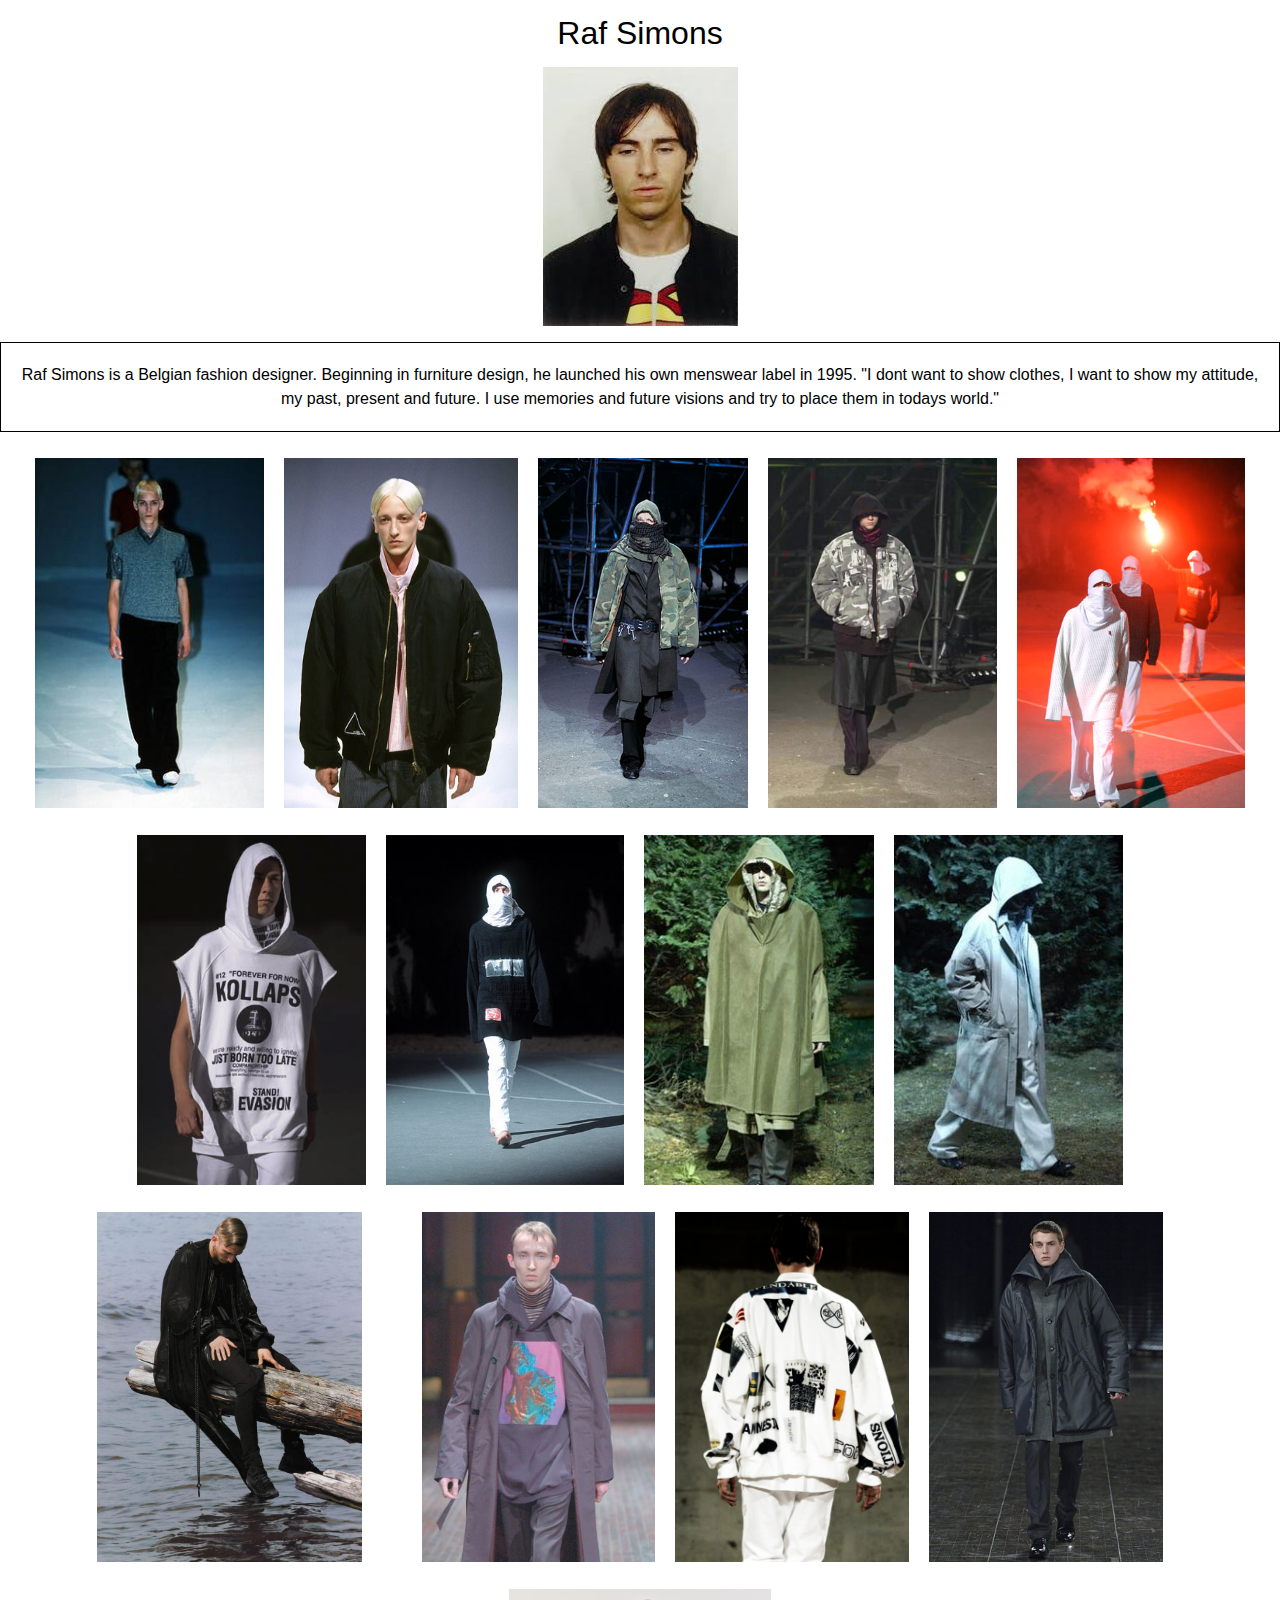
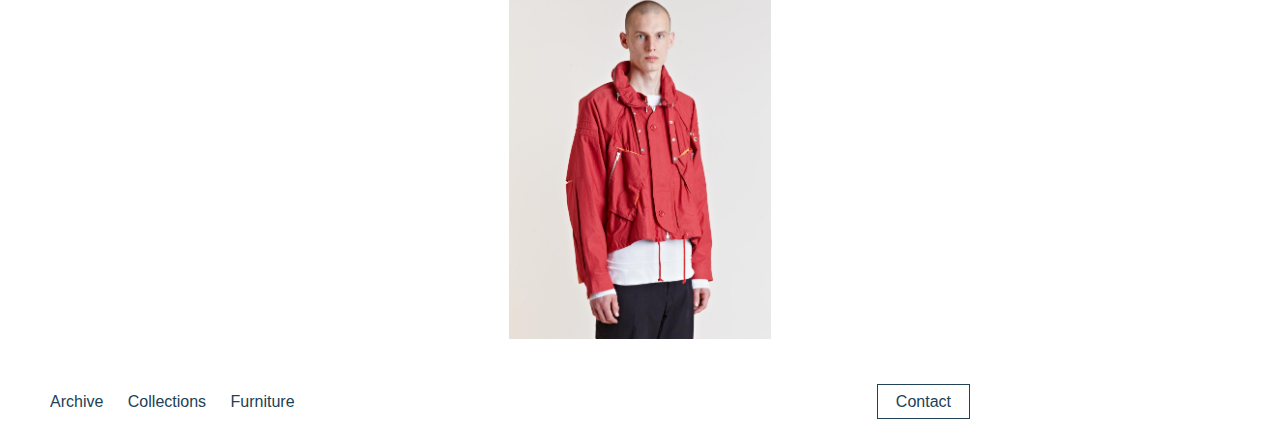
==== index.html @ b6b1e342 "organize the display of images" ====
<!DOCTYPE html>
<html>
  <head>
    <meta charset="utf-8">
    <link rel="stylesheet" href="main.css">
    <title>Raf</title>
  </head>
  <body>
    <header>
      <h1 class="page-title">Raf Simons</h1>
      <img id="profile" src="images/raf.jpg" alt="">
      <p class="page-description"> Raf Simons is a Belgian fashion designer.
        Beginning in furniture design, he launched his own menswear label in 1995.
        "I dont want to show clothes, I want to show my attitude, my past, present
        and future. I use memories and future visions and try to place them in todays world."</p>
    </header>
    <div class="gallery">
      <figure class="gallery-item">
        <img class="thumbnail" src="images/ss00.jpg" alt="">
      </figure>
      <figure class="gallery-item">
        <img class="thumbnail" src="images/ss00-1.jpg" alt="">
      </figure>
      <figure class="gallery-item">
        <img class="thumbnail" src="images/aw01.jpg" alt="">
      </figure>
      <figure class="gallery-item">
        <img class="thumbnail" src="images/aw01-1.jpg" alt="">
      </figure>
      <figure class="gallery-item">
        <img class="thumbnail" src="images/ss02.jpg" alt="">
      </figure>
      <figure class="gallery-item">
        <img class="thumbnail" src="images/ss02-1.jpg" alt="">
      </figure>
      <figure class="gallery-item">
        <img class="thumbnail" src="images/ss02-2.jpg" alt="">
      </figure>
      <figure class="gallery-item">
        <img class="thumbnail" src="images/aw02.jpg" alt="">
      </figure>
      <figure class="gallery-item">
        <img class="thumbnail" src="images/aw02-1.jpg" alt="">
      </figure>
      <figure class="gallery-item">
        <img class="thumbnail" src="images/aw02-2.jpg" alt="">
      </figure>
      <figure class="gallery-item">
        <img class="thumbnail" src="images/ss03.jpg" alt="">
      </figure>
      <figure class="gallery-item">
        <img class="thumbnail" src="images/ss03-1.jpg" alt="">
      </figure>
      <figure class="gallery-item">
        <img class="thumbnail" src="images/ss03-2.jpg" alt="">
      </figure>
      <figure class="gallery-item">
        <img class="thumbnail" src="images/aw03.jpg" alt="">
      </figure>
      <figure class="gallery-item">
        <img class="thumbnail" src="images/aw03-1.jpg" alt="">
      </figure>
      <figure class="gallery-item">
        <img class="thumbnail" src="images/aw06.jpg" alt="">
      </figure>
      <figure class="gallery-item">
        <img class="thumbnail" src="images/aw06-1.jpg" alt="">
      </figure>
      <figure class="gallery-item">
        <img class="thumbnail" src="images/aw06-2.jpg" alt="">
      </figure>
    </div>
    <nav>
      <ul>
        <li><a href="#">Archive</a></li>
        <li><a href="#">Collections</a></li>
        <li><a href="#">Furniture</a></li>
        <li id="contact-btn"><a href="#">Contact</a></li>
      </ul>
    </nav>
  </body>
</html>
---- main.css ----
html, body{
  min-height: 100%;
  display: flex;
  flex-direction: column;
  font-weight: 300;
  line-height: 1.5em;
}

body{
  font-family: 'Lato', sans-serif;
  background-image: url();
  background-position: center top;
  background-size: cover;
  margin: 0;
}

.page-title{
  text-align: center;
  font-weight: 100;
}

#profile{
  display: block;
  margin: 0 auto;
}

.page-description{
  border: 1px solid black;
  text-align: center;
  padding: 20px;
}

.gallery{
  display: flex;
  flex-wrap: wrap;
  justify-content: center;
}

.gallery-item{
  margin: 10px;
}

.thumbnail {
  width: auto;
  height: auto;
  max-width: 350px;
  max-height: 350px;

}

/* FOOTER NAVIGATION */

nav {
  background-color: #FFF;
}

nav li {
  margin: 0;
  padding: 0 10px;
  display: inline;
}

nav ul {

}

#contact-btn {
  float: right;

}

#contact-btn a {
  margin-right: 300px;
  padding: 8px 18px;
  border: 1px solid #204156;

}

#contact-btn a:active {
  position: relative;
  bottom: 2px;
}

nav a {
  height: 60px;
  line-height: 60px;
  color: #204156;
  text-decoration: none;
}
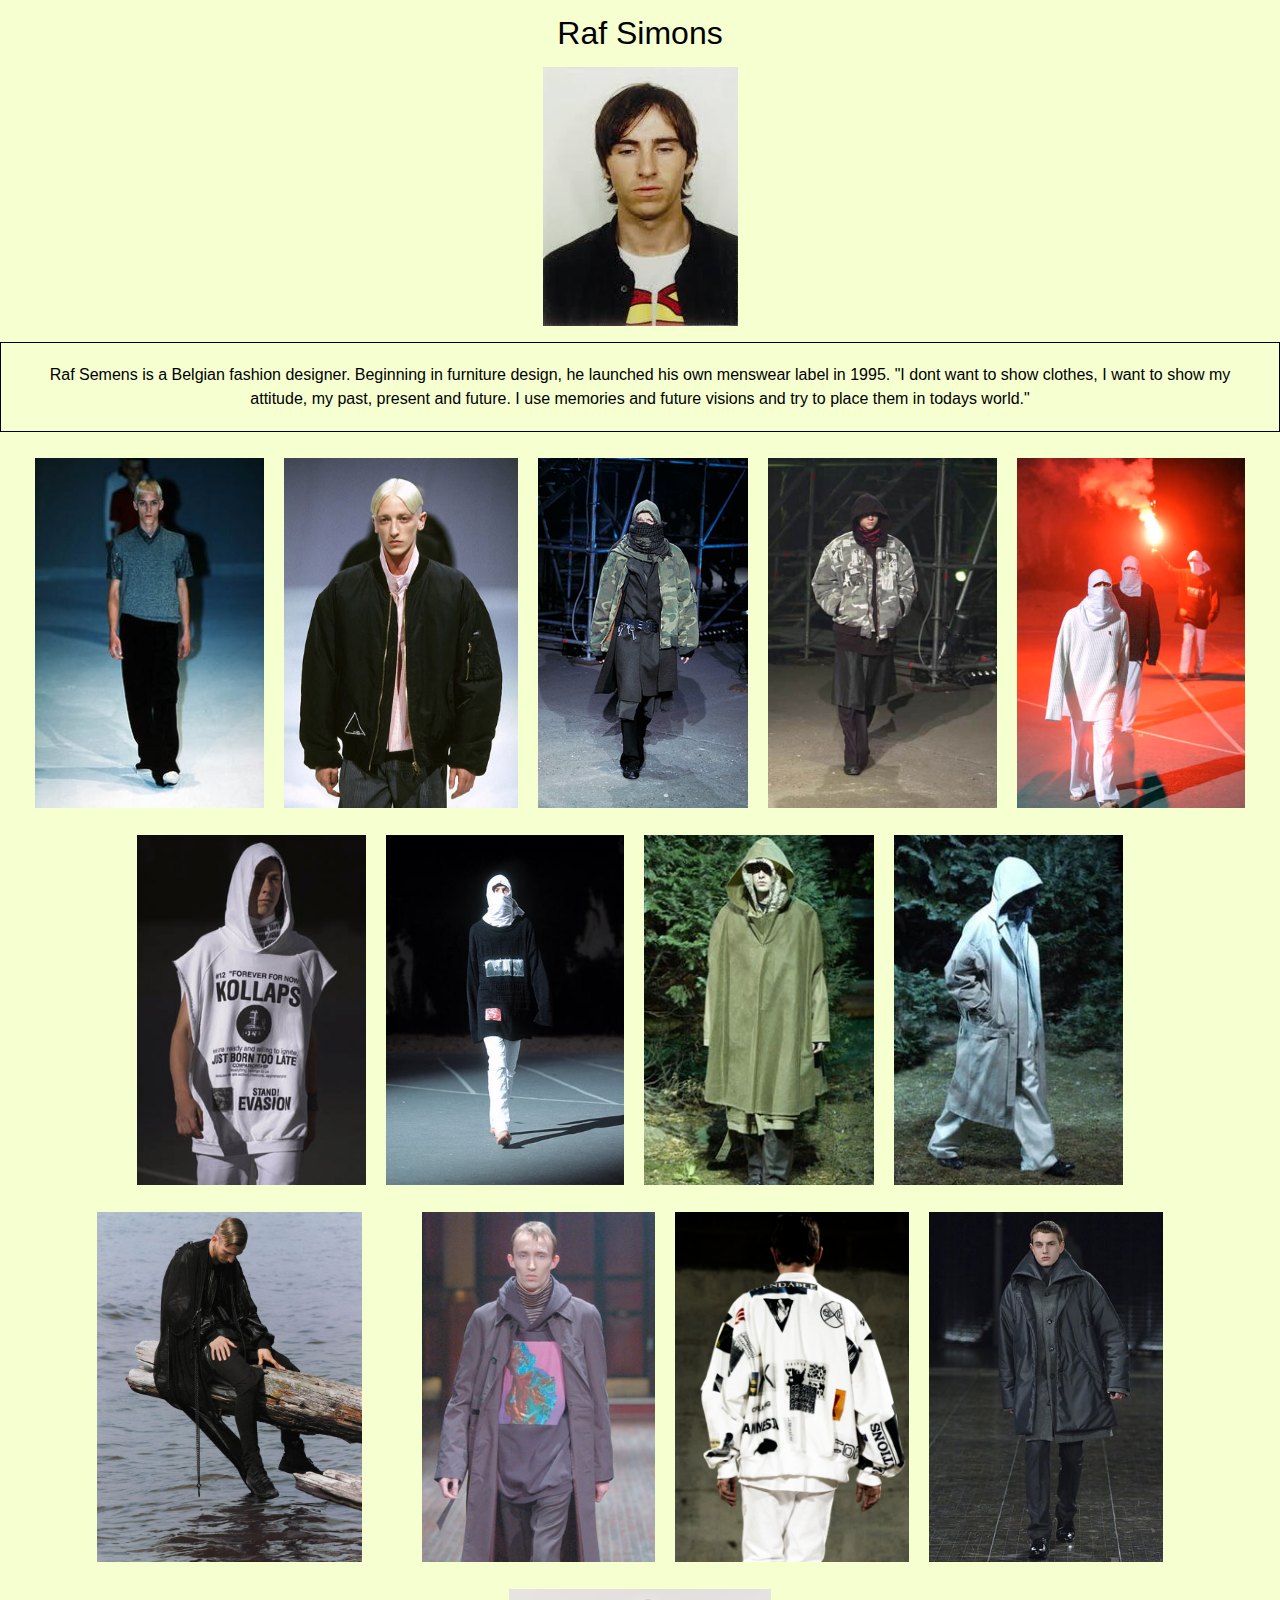
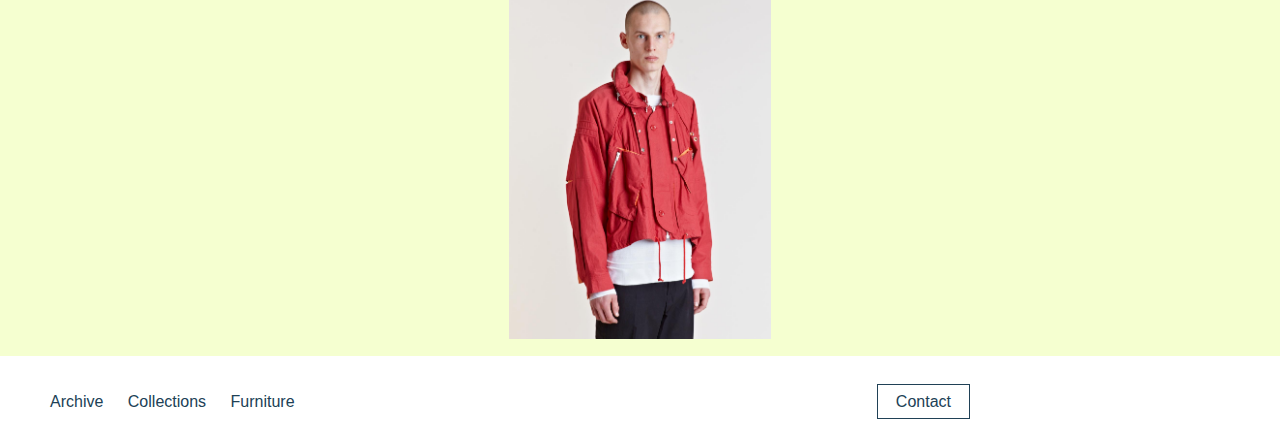
==== commit 4b5b3abe: "Update index.html" ====
--- a/index.html
+++ b/index.html
@@ -9,7 +9,7 @@
     <header>
       <h1 class="page-title">Raf Simons</h1>
       <img id="profile" src="images/raf.jpg" alt="">
-      <p class="page-description"> Raf Simons is a Belgian fashion designer.
+      <p class="page-description"> Raf Semens is a Belgian fashion designer.
         Beginning in furniture design, he launched his own menswear label in 1995.
         "I dont want to show clothes, I want to show my attitude, my past, present
         and future. I use memories and future visions and try to place them in todays world."</p>
--- a/main.css
+++ b/main.css
@@ -4,6 +4,7 @@
   flex-direction: column;
   font-weight: 300;
   line-height: 1.5em;
+  background-color:#f5ffd0;
 }
 
 body{
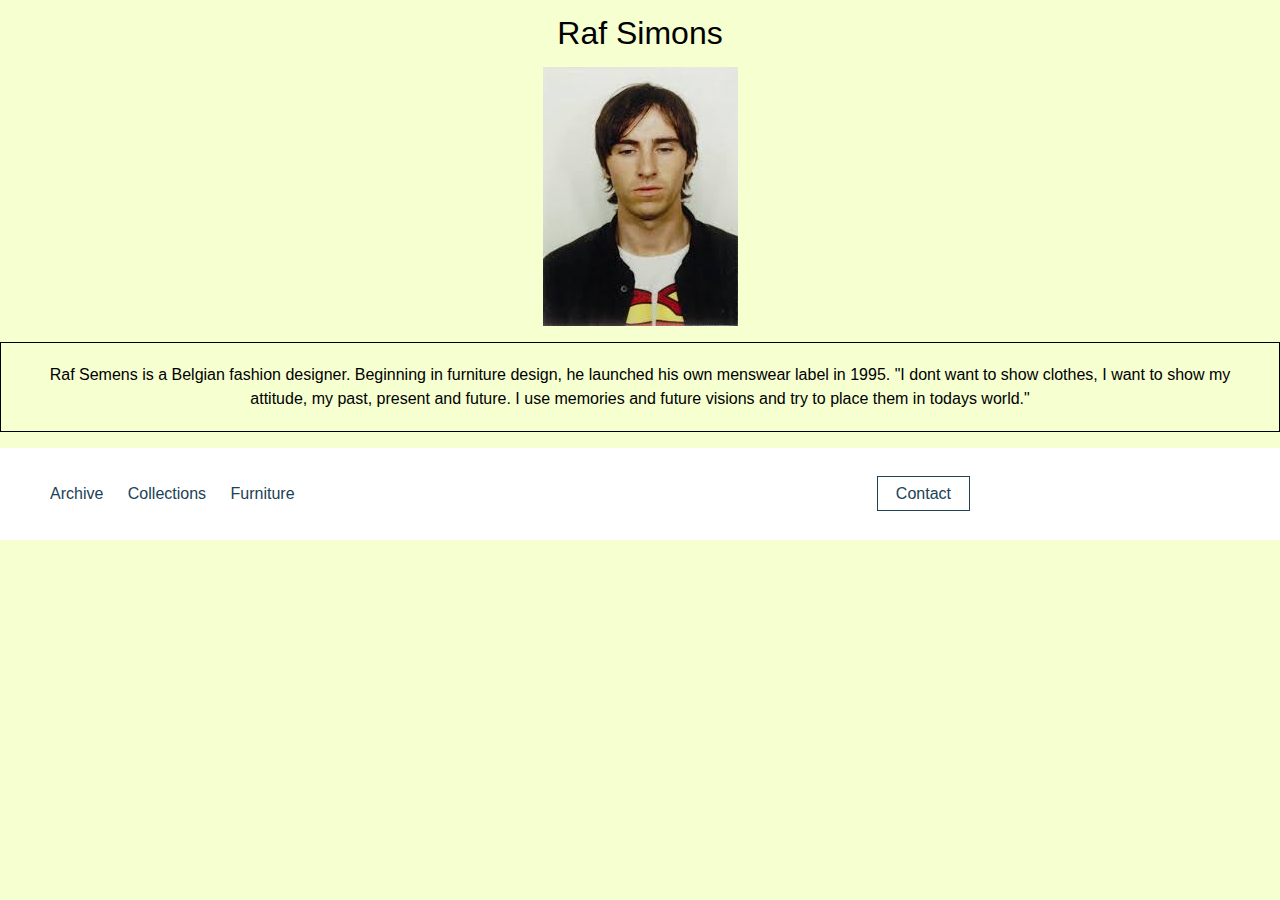
==== commit 9391a8b3: "Update index.html" ====
--- a/index.html
+++ b/index.html
@@ -15,60 +15,7 @@
         and future. I use memories and future visions and try to place them in todays world."</p>
     </header>
     <div class="gallery">
-      <figure class="gallery-item">
-        <img class="thumbnail" src="images/ss00.jpg" alt="">
-      </figure>
-      <figure class="gallery-item">
-        <img class="thumbnail" src="images/ss00-1.jpg" alt="">
-      </figure>
-      <figure class="gallery-item">
-        <img class="thumbnail" src="images/aw01.jpg" alt="">
-      </figure>
-      <figure class="gallery-item">
-        <img class="thumbnail" src="images/aw01-1.jpg" alt="">
-      </figure>
-      <figure class="gallery-item">
-        <img class="thumbnail" src="images/ss02.jpg" alt="">
-      </figure>
-      <figure class="gallery-item">
-        <img class="thumbnail" src="images/ss02-1.jpg" alt="">
-      </figure>
-      <figure class="gallery-item">
-        <img class="thumbnail" src="images/ss02-2.jpg" alt="">
-      </figure>
-      <figure class="gallery-item">
-        <img class="thumbnail" src="images/aw02.jpg" alt="">
-      </figure>
-      <figure class="gallery-item">
-        <img class="thumbnail" src="images/aw02-1.jpg" alt="">
-      </figure>
-      <figure class="gallery-item">
-        <img class="thumbnail" src="images/aw02-2.jpg" alt="">
-      </figure>
-      <figure class="gallery-item">
-        <img class="thumbnail" src="images/ss03.jpg" alt="">
-      </figure>
-      <figure class="gallery-item">
-        <img class="thumbnail" src="images/ss03-1.jpg" alt="">
-      </figure>
-      <figure class="gallery-item">
-        <img class="thumbnail" src="images/ss03-2.jpg" alt="">
-      </figure>
-      <figure class="gallery-item">
-        <img class="thumbnail" src="images/aw03.jpg" alt="">
-      </figure>
-      <figure class="gallery-item">
-        <img class="thumbnail" src="images/aw03-1.jpg" alt="">
-      </figure>
-      <figure class="gallery-item">
-        <img class="thumbnail" src="images/aw06.jpg" alt="">
-      </figure>
-      <figure class="gallery-item">
-        <img class="thumbnail" src="images/aw06-1.jpg" alt="">
-      </figure>
-      <figure class="gallery-item">
-        <img class="thumbnail" src="images/aw06-2.jpg" alt="">
-      </figure>
+      
     </div>
     <nav>
       <ul>
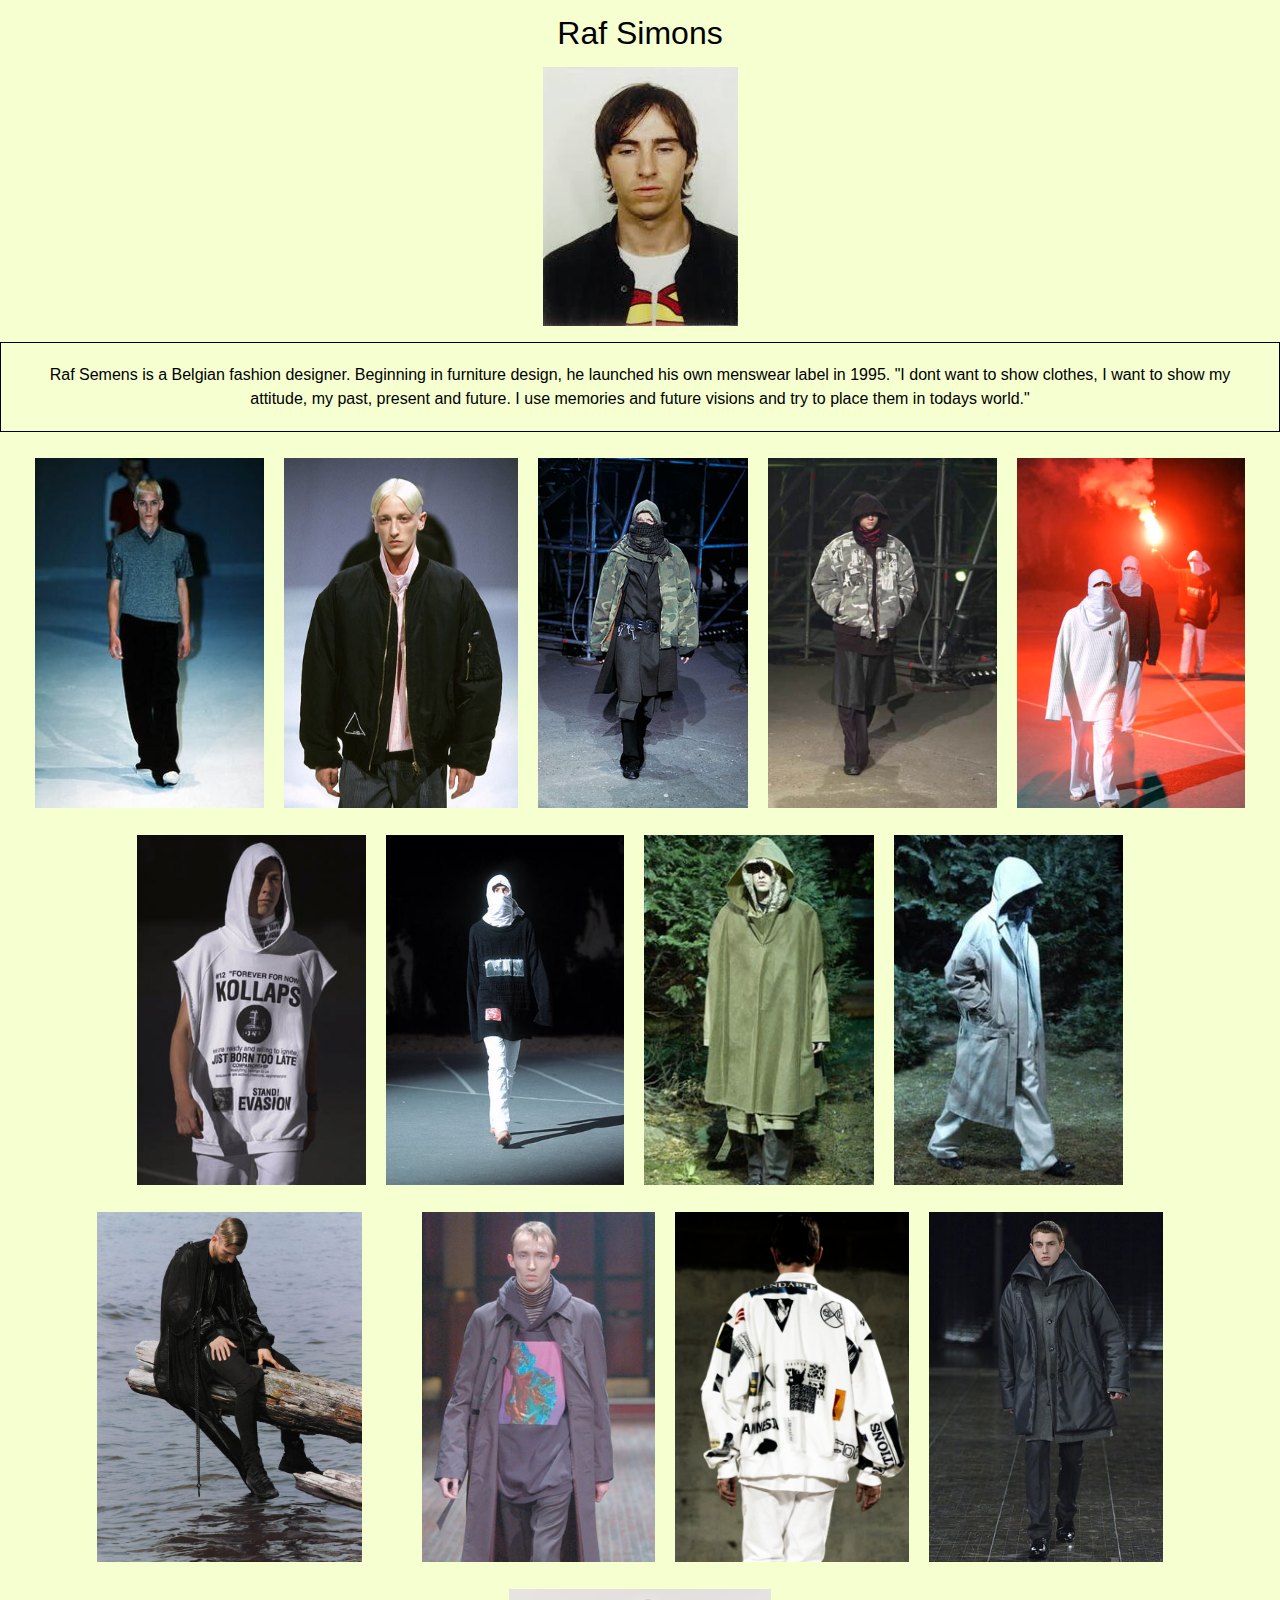
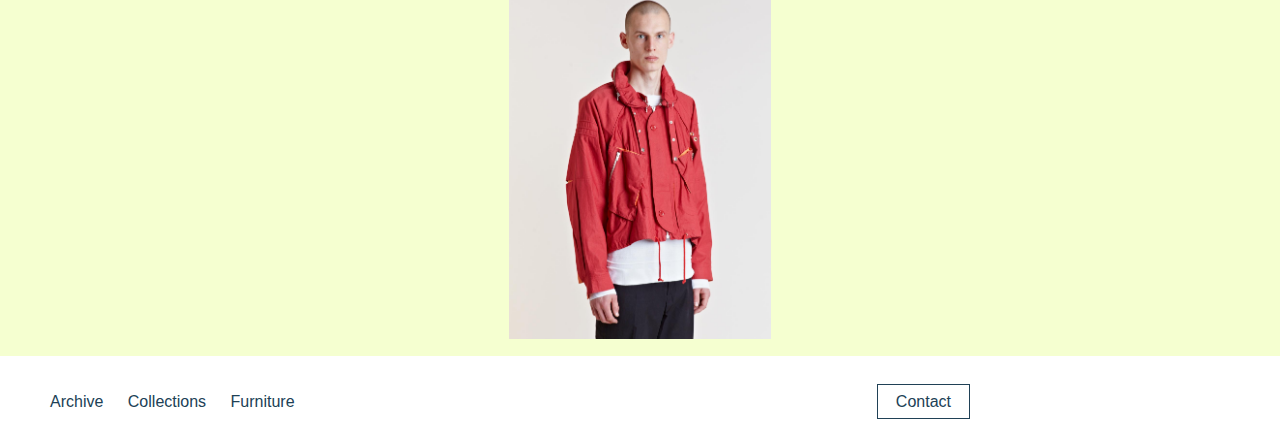
==== commit c96cbc84: "Update index.html" ====
--- a/index.html
+++ b/index.html
@@ -15,7 +15,60 @@
         and future. I use memories and future visions and try to place them in todays world."</p>
     </header>
     <div class="gallery">
-      
+      <figure class="gallery-item">
+        <img class="thumbnail" src="images/ss00.jpg" alt="">
+      </figure>
+      <figure class="gallery-item">
+        <img class="thumbnail" src="images/ss00-1.jpg" alt="">
+      </figure>
+      <figure class="gallery-item">
+        <img class="thumbnail" src="images/aw01.jpg" alt="">
+      </figure>
+      <figure class="gallery-item">
+        <img class="thumbnail" src="images/aw01-1.jpg" alt="">
+      </figure>
+      <figure class="gallery-item">
+        <img class="thumbnail" src="images/ss02.jpg" alt="">
+      </figure>
+      <figure class="gallery-item">
+        <img class="thumbnail" src="images/ss02-1.jpg" alt="">
+      </figure>
+      <figure class="gallery-item">
+        <img class="thumbnail" src="images/ss02-2.jpg" alt="">
+      </figure>
+      <figure class="gallery-item">
+        <img class="thumbnail" src="images/aw02.jpg" alt="">
+      </figure>
+      <figure class="gallery-item">
+        <img class="thumbnail" src="images/aw02-1.jpg" alt="">
+      </figure>
+      <figure class="gallery-item">
+        <img class="thumbnail" src="images/aw02-2.jpg" alt="">
+      </figure>
+      <figure class="gallery-item">
+        <img class="thumbnail" src="images/ss03.jpg" alt="">
+      </figure>
+      <figure class="gallery-item">
+        <img class="thumbnail" src="images/ss03-1.jpg" alt="">
+      </figure>
+      <figure class="gallery-item">
+        <img class="thumbnail" src="images/ss03-2.jpg" alt="">
+      </figure>
+      <figure class="gallery-item">
+        <img class="thumbnail" src="images/aw03.jpg" alt="">
+      </figure>
+      <figure class="gallery-item">
+        <img class="thumbnail" src="images/aw03-1.jpg" alt="">
+      </figure>
+      <figure class="gallery-item">
+        <img class="thumbnail" src="images/aw06.jpg" alt="">
+      </figure>
+      <figure class="gallery-item">
+        <img class="thumbnail" src="images/aw06-1.jpg" alt="">
+      </figure>
+      <figure class="gallery-item">
+        <img class="thumbnail" src="images/aw06-2.jpg" alt="">
+      </figure>
     </div>
     <nav>
       <ul>
